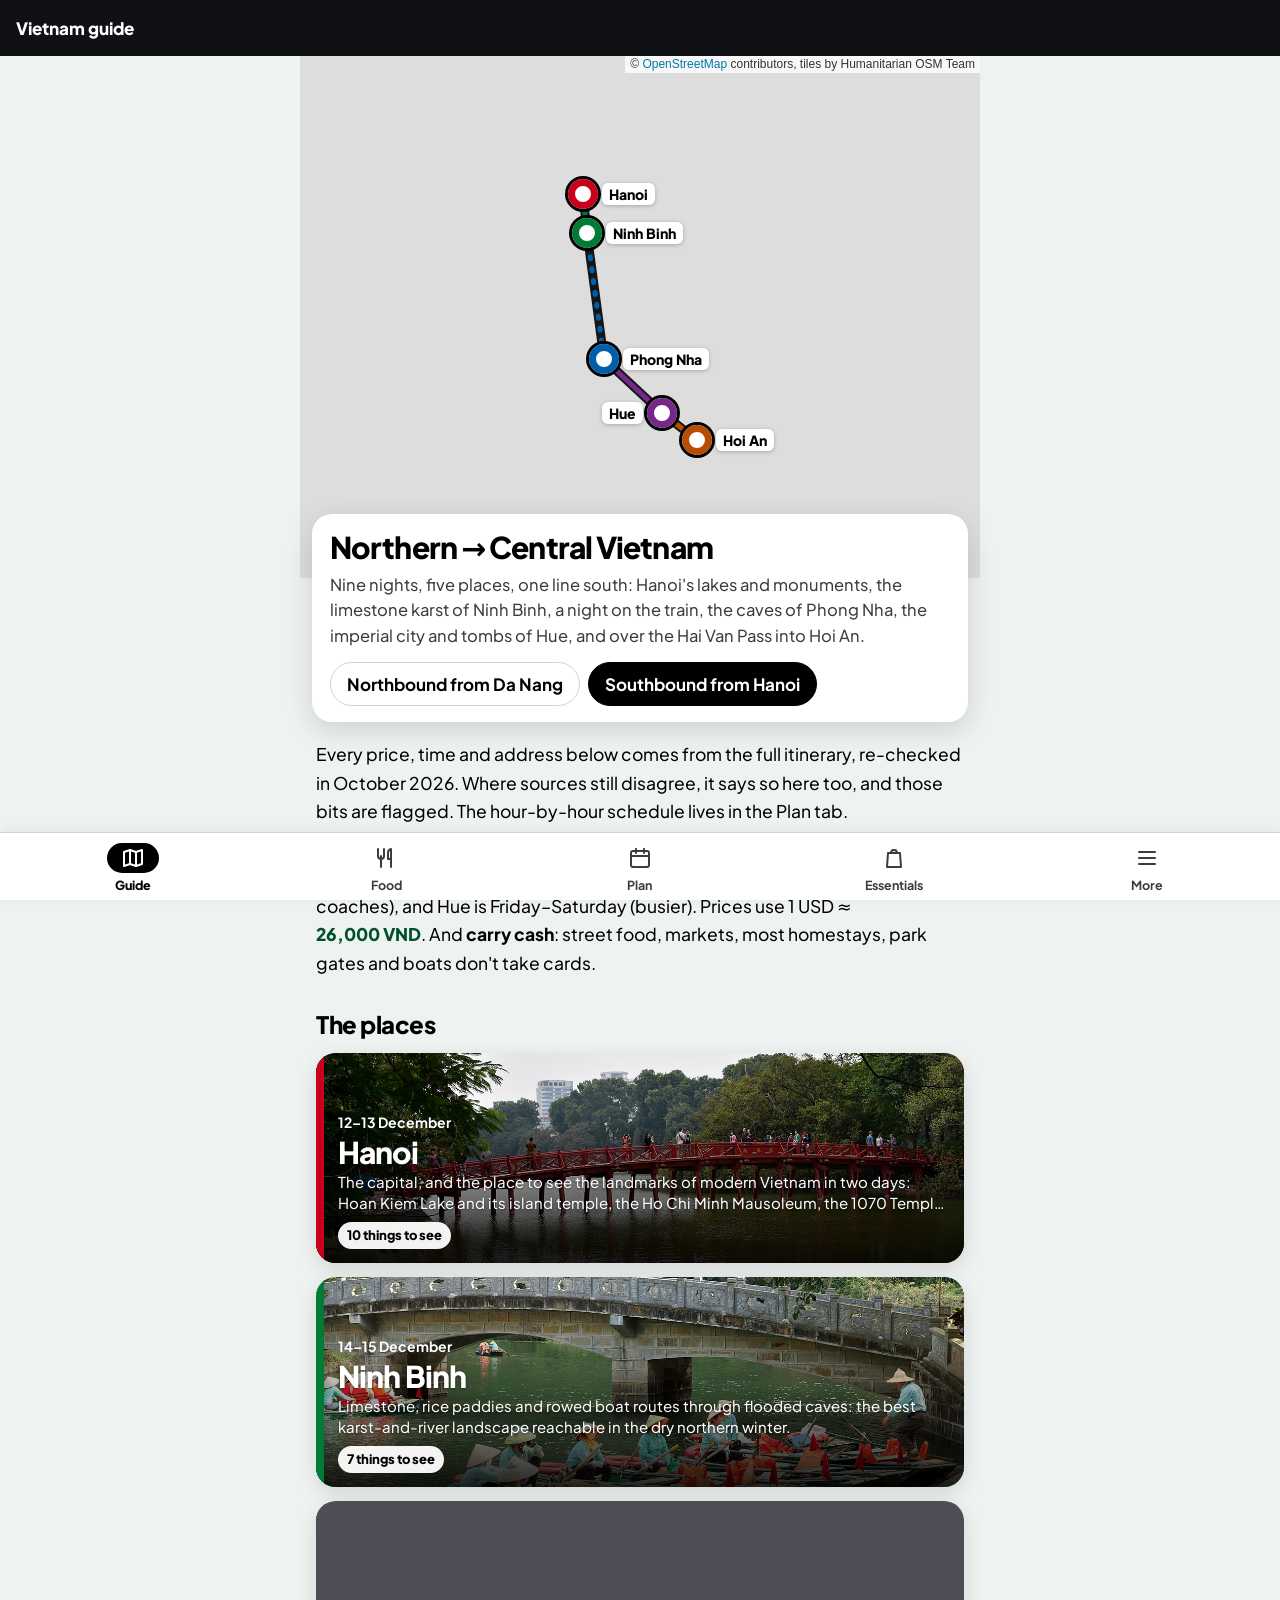
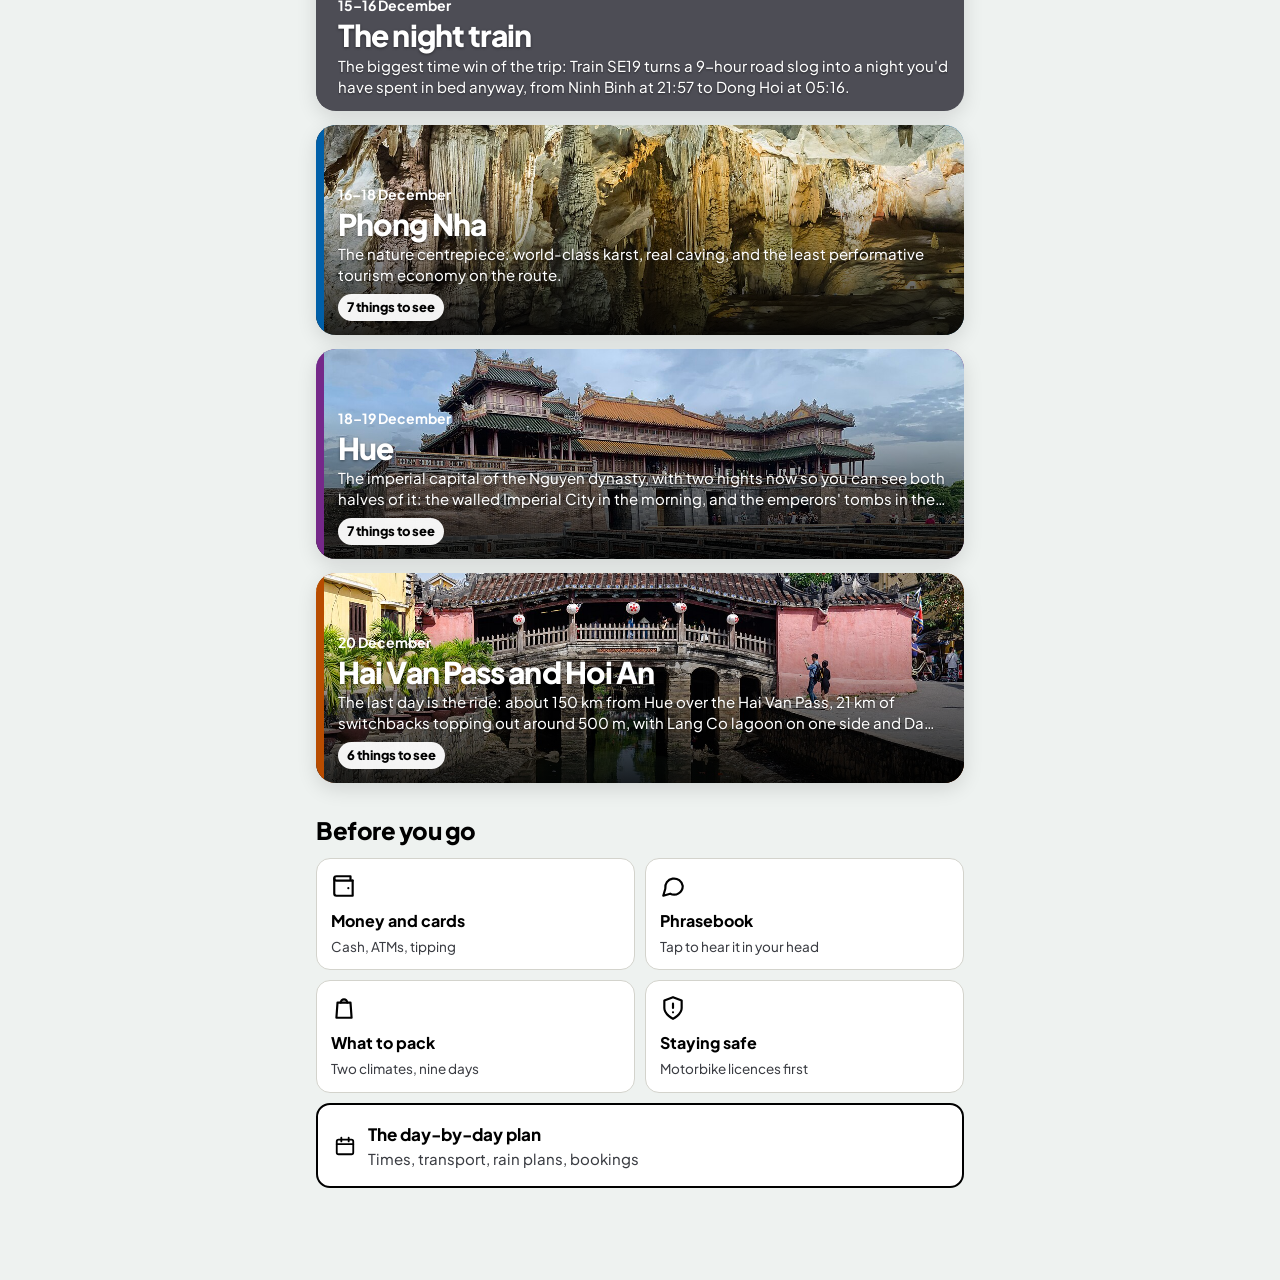
==== southbound.html @ 32495c7e "Replace the Ha Long version with the southbound route Co-Authored-By: Claude Opus 5.5 <noreply@anthr" ====
<!doctype html>
<html lang="en">
<head>
<meta charset="utf-8">
<meta name="viewport" content="width=device-width, initial-scale=1, viewport-fit=cover">
<meta name="robots" content="noindex, nofollow">
<meta name="color-scheme" content="light dark">
<meta name="theme-color" content="#111114">
<title>Vietnam 12–21 Dec · Southbound</title>
<link rel="manifest" href="manifest.webmanifest">
<link rel="icon" type="image/png" href="img/icons/icon-192.png">
<link rel="apple-touch-icon" href="img/icons/icon-180.png">
<link rel="stylesheet" href="css/app.css">
<link rel="stylesheet" href="css/guide.css">
</head>
<body>
<a class="skip" href="#view">Skip to content</a>
<header class="topbar" id="topbar">
  <a class="topbar-title" id="topbar-title" href="#/guide">Trip</a>
  <button class="rain-toggle" id="rain-toggle" type="button" aria-pressed="false">
    <svg viewBox="0 0 24 24" aria-hidden="true"><path d="M3 12a9 9 0 0 1 18 0z"/><path d="M12 12v6a2 2 0 0 1-4 0"/><path d="M12 3V2"/></svg>
    <span id="rain-toggle-label">Rain plan off</span>
  </button>
</header>
<main id="view" tabindex="-1"><p class="loading">Loading…</p></main>
<nav class="tabbar" aria-label="Sections">
  <a href="#/guide" data-tab="guide"><svg viewBox="0 0 24 24" aria-hidden="true"><path d="M9 4 3 6v14l6-2 6 2 6-2V4l-6 2z"/><path d="M9 4v14M15 6v14"/></svg>Guide</a>
  <a href="#/food" data-tab="food"><svg viewBox="0 0 24 24" aria-hidden="true"><path d="M4 3v7a3 3 0 0 0 6 0V3M7 10v11M17 21V3a4 4 0 0 0-3 4v6h3"/></svg>Food</a>
  <a href="#/plan" data-tab="plan"><svg viewBox="0 0 24 24" aria-hidden="true"><rect x="3" y="5" width="18" height="16" rx="2"/><path d="M3 10h18M8 3v4M16 3v4"/></svg>Plan</a>
  <a href="#/essentials" data-tab="essentials"><svg viewBox="0 0 24 24" aria-hidden="true"><path d="M6 7h12l1 14H5z"/><path d="M9 7a3 3 0 0 1 6 0"/></svg>Essentials</a>
  <a href="#/more" data-tab="more"><svg viewBox="0 0 24 24" aria-hidden="true"><path d="M4 6h16M4 12h16M4 18h16"/></svg>More</a>
</nav>
<div class="toast" id="toast" role="status" hidden></div>
<noscript><p class="loading">This itinerary needs JavaScript to display.</p></noscript>
<script src="data/trip-southbound.js"></script>
<script src="js/app.js"></script>
</body>
</html>
---- css/app.css ----
/* Transit-map styling, inclusive-design contrast (7:1 body text), mobile first.
   Motion: only 120ms colour changes on press, and none at all under reduced motion.
   Plus Jakarta Sans is served from /fonts (OFL-1.1) so it works offline. */

@font-face {
  font-family: "Jakarta"; font-style: normal; font-display: swap; font-weight: 200 800;
  src: url(../fonts/plus-jakarta-sans-vietnamese-wght-normal.woff2) format("woff2-variations");
  unicode-range: U+0102-0103, U+0110-0111, U+0128-0129, U+0168-0169, U+01A0-01A1, U+01AF-01B0, U+0300-0301, U+0303-0304, U+0308-0309, U+0323, U+0329, U+1EA0-1EF9, U+20AB;
}
@font-face {
  font-family: "Jakarta"; font-style: normal; font-display: swap; font-weight: 200 800;
  src: url(../fonts/plus-jakarta-sans-latin-ext-wght-normal.woff2) format("woff2-variations");
  unicode-range: U+0100-02BA, U+02BD-02C5, U+02C7-02CC, U+02CE-02D7, U+02DD-02FF, U+0304, U+0308, U+0329, U+1D00-1DBF, U+1E00-1E9F, U+1EF2-1EFF, U+2020, U+20A0-20AB, U+20AD-20C0, U+2113, U+2C60-2C7F, U+A720-A7FF;
}
@font-face {
  font-family: "Jakarta"; font-style: normal; font-display: swap; font-weight: 200 800;
  src: url(../fonts/plus-jakarta-sans-latin-wght-normal.woff2) format("woff2-variations");
  unicode-range: U+0000-00FF, U+0131, U+0152-0153, U+02BB-02BC, U+02C6, U+02DA, U+02DC, U+0304, U+0308, U+0329, U+2000-206F, U+20AC, U+2122, U+2191, U+2193, U+2212, U+2215, U+FEFF, U+FFFD;
}

:root {
  --bg: #f4f4f0;
  --surface: #ffffff;
  --surface-2: #ebebe6;
  --ink: #101114;
  --ink-2: #3a3c42;
  --rule: #d3d3cc;
  --focus: #0050c8;
  --link: #0044aa;
  --press: rgba(16, 17, 20, 0.08);

  --warn-bg: #fff0b3;
  --warn-ink: #3f2b00;
  --warn-line: #c78f00;
  --hedge-bg: #fff5cc;

  --risk-bg: #fde6e9;
  --risk-ink: #6e0014;
  --risk-line: #c4001f;

  --rain: #0a3a8c;
  --rain-ink: #ffffff;
  --rain-bg: #e4ecfb;
  --rain-hatch: rgba(10, 58, 140, 0.09);

  --money: #00502a;

  --line-0: #c8001b;
  --line-1: #007a37;
  --line-2: #4d4d55;
  --line-3: #005fa8;
  --line-4: #752889;
  --line-5: #b84c00;
  --line-6: #00727a;
  --line-x: #5f5f68;

  --r-sm: 8px;
  --r: 14px;
  --r-lg: 20px;
  --tap: 48px;
  --bar: 56px;
  --tabbar: 68px;
  --shadow: 0 1px 2px rgba(16, 17, 20, 0.06), 0 4px 14px rgba(16, 17, 20, 0.06);
  --font: "Jakarta", system-ui, -apple-system, "Segoe UI", Roboto, "Helvetica Neue", Arial, sans-serif;
  --t: 120ms;
}

@media (prefers-color-scheme: dark) {
  :root:not([data-theme="light"]) {
    --bg: #0e0f11; --surface: #18191c; --surface-2: #24252a; --ink: #f3f3f0; --ink-2: #c4c5ca; --rule: #393a41;
    --focus: #8ab6ff; --link: #93bdff; --press: rgba(255, 255, 255, 0.08);
    --warn-bg: #362800; --warn-ink: #ffe28f; --warn-line: #e0a800; --hedge-bg: #2e2300;
    --risk-bg: #380611; --risk-ink: #ffb8c3; --risk-line: #ff5470;
    --rain: #5b97ff; --rain-ink: #0b0c0e; --rain-bg: #0f1d36; --rain-hatch: rgba(91, 151, 255, 0.12);
    --money: #84e3ab;
    --line-0: #ff5262; --line-1: #34d074; --line-2: #a3a3ab; --line-3: #52acff; --line-4: #c682e3; --line-5: #ff8d42; --line-6: #2cc9c0; --line-x: #9d9da6;
    --shadow: 0 1px 2px rgba(0, 0, 0, 0.5);
  }
}

* { box-sizing: border-box; }
html { -webkit-text-size-adjust: 100%; text-size-adjust: 100%; -webkit-tap-highlight-color: transparent; }
body {
  margin: 0;
  background: var(--bg);
  color: var(--ink);
  font: 450 17px/1.55 var(--font);
  padding-top: calc(var(--bar) + env(safe-area-inset-top));
  padding-bottom: calc(var(--tabbar) + env(safe-area-inset-bottom) + 24px);
  overflow-x: hidden;
}
a { color: var(--link); text-underline-offset: 3px; text-decoration-thickness: 1.5px; }
:focus-visible { outline: 3px solid var(--focus); outline-offset: 2px; border-radius: 4px; }
svg:not(.leaflet-zoom-animated) { width: 22px; height: 22px; fill: none; stroke: currentColor; stroke-width: 2; stroke-linecap: round; stroke-linejoin: round; flex: none; }
.i-sm { width: 18px; height: 18px; }
.i-xs { width: 15px; height: 15px; }
h1, h2, h3 { line-height: 1.15; margin: 0; letter-spacing: -0.015em; }
p { margin: 0 0 10px; }
ul, ol { margin: 0; padding: 0; }
button { font: inherit; color: inherit; }
strong, b { font-weight: 750; }
.skip { position: absolute; left: -9999px; }
.skip:focus { left: 8px; top: 8px; z-index: 99; background: var(--surface); padding: 8px; }
.loading { padding: 24px 16px; }
.muted { color: var(--ink-2); }
.small { font-size: 15px; }
.sr { position: absolute; width: 1px; height: 1px; overflow: hidden; clip: rect(0 0 0 0); white-space: nowrap; }

/* pressed feedback without layout shift */
.btn, .fchip, .place-link, .tabbar a, .menu a, .stop, .phrase, .meal-row, .rain-toggle, .switch,
details > summary, .toolbar a, .toolbar button, .chip.risk {
  transition: background-color var(--t) ease-out, color var(--t) ease-out, border-color var(--t) ease-out;
  cursor: pointer;
}
@media (prefers-reduced-motion: reduce) {
  * { transition: none !important; }
}

/* ---------- top bar ---------- */
.topbar {
  position: fixed; inset: 0 0 auto 0; z-index: 20;
  height: calc(var(--bar) + env(safe-area-inset-top));
  padding: env(safe-area-inset-top) max(12px, env(safe-area-inset-right)) 0 max(16px, env(safe-area-inset-left));
  display: flex; align-items: center; gap: 10px;
  background: #101114; color: #ffffff;
}
.topbar-title {
  color: inherit; text-decoration: none; font-weight: 800; font-size: 17px;
  flex: 1; min-width: 0; white-space: nowrap; overflow: hidden; text-overflow: ellipsis;
}
.rain-toggle {
  display: inline-flex; align-items: center; gap: 8px;
  min-height: 44px; padding: 0 16px 0 12px; border-radius: 999px;
  border: 2px solid rgba(255, 255, 255, 0.55); background: transparent; color: inherit;
  font-weight: 750; font-size: 15px; white-space: nowrap;
}
.rain-toggle:active { background: rgba(255, 255, 255, 0.14); }
.rain-toggle[aria-pressed="true"] { background: #ffffff; border-color: #ffffff; color: #0a3a8c; }
body.rain-global .topbar { background: #0a3a8c; }

/* ---------- tab bar ---------- */
.tabbar {
  position: fixed; inset: auto 0 0 0; z-index: 20;
  display: grid; grid-template-columns: repeat(5, 1fr);
  height: calc(var(--tabbar) + env(safe-area-inset-bottom));
  padding: 6px max(6px, env(safe-area-inset-right)) env(safe-area-inset-bottom) max(6px, env(safe-area-inset-left));
  background: var(--surface); border-top: 1px solid var(--rule);
  box-shadow: 0 -2px 12px rgba(16, 17, 20, 0.06);
}
.tabbar a {
  display: flex; flex-direction: column; align-items: center; justify-content: center; gap: 3px;
  color: var(--ink-2); text-decoration: none; font-size: 12.5px; font-weight: 700; border-radius: var(--r);
}
.tabbar a > svg { width: 24px; height: 24px; padding: 3px 14px; box-sizing: content-box; border-radius: 999px; }
.tabbar a[aria-current="page"] { color: var(--ink); font-weight: 800; }
.tabbar a[aria-current="page"] > svg { background: var(--ink); color: var(--surface); }
.tabbar a:active > svg { background: var(--press); }

/* ---------- layout ---------- */
main { display: block; max-width: 680px; margin: 0 auto; padding: 16px max(16px, env(safe-area-inset-left)) 0; }
main:focus { outline: none; }
.view-title { font-size: 30px; font-weight: 800; margin: 8px 0 16px; letter-spacing: -0.025em; }
.section-title { font-size: 21px; font-weight: 800; margin: 32px 0 12px; }
.card {
  background: var(--surface); border-radius: var(--r); padding: 16px; margin: 0 0 12px;
  box-shadow: var(--shadow); border: 1px solid var(--rule);
}
.card > :last-child { margin-bottom: 0; }
.card-label {
  display: flex; align-items: center; gap: 8px;
  font-size: 12.5px; font-weight: 800; letter-spacing: 0.08em; text-transform: uppercase; color: var(--ink-2); margin: 0 0 8px;
}
.btn {
  display: inline-flex; align-items: center; justify-content: center; gap: 8px;
  min-height: var(--tap); padding: 0 18px; border-radius: var(--r);
  border: 2px solid var(--ink); background: var(--surface); color: var(--ink);
  font-weight: 750; text-decoration: none;
}
.btn:active { background: var(--surface-2); }
.btn.primary { background: var(--ink); color: var(--surface); }
.btn.primary:active { background: var(--ink-2); }
.btn.block { display: flex; width: 100%; }
.btn.small { min-height: 44px; font-size: 15px; padding: 0 14px; }
.row { display: flex; gap: 8px; align-items: center; flex-wrap: wrap; }
.spacer { flex: 1; }

/* ---------- pills / chips ---------- */
.line-chip {
  display: inline-flex; align-items: center; gap: 6px;
  padding: 4px 11px 4px 8px; border-radius: 999px; font-size: 13.5px; font-weight: 800;
  color: #fff; background: var(--line, var(--line-x));
}
.line-chip::before { content: ""; width: 9px; height: 9px; border-radius: 50%; background: #fff; box-shadow: 0 0 0 2px rgba(0,0,0,.15); }
.pill {
  display: inline-flex; align-items: center; gap: 5px; padding: 3px 10px; border-radius: 999px;
  font-size: 12.5px; font-weight: 800; letter-spacing: 0.04em; text-transform: uppercase;
  background: var(--surface-2); color: var(--ink);
}
.pill.live { background: var(--ink); color: var(--surface); }
.count {
  display: inline-flex; align-items: center; justify-content: center; min-width: 26px; height: 24px; padding: 0 8px;
  border-radius: 999px; background: var(--surface-2); color: var(--ink); font-size: 13px; font-weight: 800;
}
.chips { display: flex; flex-wrap: wrap; gap: 6px; margin-top: 8px; }
.chip {
  display: inline-flex; align-items: center; gap: 5px; min-height: 28px; padding: 3px 10px 3px 8px;
  border-radius: var(--r-sm); font-size: 13.5px; font-weight: 750; line-height: 1.2;
}
.chip svg { width: 15px; height: 15px; }
.chip.warn { background: var(--warn-bg); color: var(--warn-ink); box-shadow: inset 0 0 0 1.5px var(--warn-line); }
.chip.hedge { background: var(--hedge-bg); color: var(--warn-ink); box-shadow: inset 0 0 0 1.5px var(--warn-line); border-style: dashed; }
.chip.risk { background: var(--risk-bg); color: var(--risk-ink); box-shadow: inset 0 0 0 1.5px var(--risk-line); text-decoration: none; }
.chip.rain { background: var(--rain); color: var(--rain-ink); text-decoration: none; }
.chip.plain { background: var(--surface-2); color: var(--ink); }

/* ---------- hero (day header) ---------- */
.hero {
  position: relative; overflow: hidden; border-radius: var(--r-lg); margin: 0 0 6px;
  min-height: 210px; display: flex; flex-direction: column; justify-content: flex-end;
  padding: 18px 18px 16px; color: #fff; background: var(--line, var(--line-x));
  isolation: isolate;
}
.hero img { position: absolute; inset: 0; width: 100%; height: 100%; object-fit: cover; z-index: -2; }
.hero.has-photo::before {
  content: ""; position: absolute; inset: 0; z-index: -1;
  background: linear-gradient(180deg, rgba(0,0,0,0.30) 0%, rgba(0,0,0,0.55) 40%, rgba(0,0,0,0.86) 100%);
}
.hero.has-photo .hero-kicker, .hero.has-photo .hero-title, .hero.has-photo .hero-theme { text-shadow: 0 1px 3px rgba(0,0,0,0.6); }
.hero.has-photo::after { content: ""; position: absolute; left: 0; top: 0; bottom: 0; width: 8px; background: var(--line, var(--line-x)); }
.hero-num {
  position: absolute; right: 14px; top: 8px; font-size: 76px; font-weight: 800; line-height: 1;
  letter-spacing: -0.05em; color: rgba(255,255,255,0.24); font-variant-numeric: tabular-nums; pointer-events: none;
}
.hero { padding-top: 92px; }
.hero-kicker { font-size: 13px; font-weight: 800; letter-spacing: 0.09em; text-transform: uppercase; }
.hero-title { font-size: 30px; font-weight: 800; letter-spacing: -0.025em; margin: 4px 0 6px; line-height: 1.1; text-wrap: balance; }
.hero-theme { font-size: 17px; font-style: italic; font-weight: 500; margin: 0; max-width: 34ch; }
.hero-meta { display: flex; gap: 6px; flex-wrap: wrap; margin-top: 12px; }
.hero-meta .line-chip { background: rgba(255,255,255,0.18); box-shadow: inset 0 0 0 1.5px rgba(255,255,255,0.7); }
.hero-meta .chip.plain { background: rgba(255,255,255,0.92); color: #101114; }
.hero-credit { font-size: 12px; color: var(--ink-2); margin: 0 4px 14px; overflow-wrap: anywhere; }
.hero-credit a { color: inherit; }

/* ---------- today ---------- */
.outside-note {
  display: flex; gap: 10px; align-items: flex-start; font-size: 15px; background: var(--surface-2);
  border-radius: var(--r); padding: 10px 14px; margin: 0 0 12px;
}
.outside-note svg { margin-top: 2px; }
.today-day { font-size: 13px; font-weight: 800; text-transform: uppercase; letter-spacing: 0.08em; color: var(--ink-2); }
.today-date { font-size: 32px; font-weight: 800; letter-spacing: -0.02em; margin: 2px 0 6px; }
.today-theme { font-size: 18px; font-style: italic; margin: 0; }
.big-time { font-size: 44px; font-weight: 800; line-height: 1; font-variant-numeric: tabular-nums; letter-spacing: -0.03em; }
.next-head { display: flex; align-items: center; justify-content: space-between; gap: 10px; margin: 0 0 10px; }
.next-route { display: flex; align-items: center; gap: 8px; flex-wrap: wrap; font-size: 22px; font-weight: 800; letter-spacing: -0.015em; margin: 8px 0 4px; }
.next-route svg { color: var(--ink-2); }
.next-title { font-size: 18px; font-weight: 650; margin: 6px 0 4px; }
.next-sub { font-size: 15px; color: var(--ink-2); margin: 0; }
.toolbar {
  display: flex; gap: 0; margin: 14px -16px -16px; border-top: 1px solid var(--rule);
  border-radius: 0 0 var(--r) var(--r); overflow: hidden; background: var(--surface-2);
}
.toolbar a, .toolbar button {
  flex: 1; display: inline-flex; align-items: center; justify-content: center; gap: 7px; min-height: 52px;
  padding: 0 8px; color: var(--ink); text-decoration: none; font-weight: 750; font-size: 15px; background: transparent; border: 0;
}
.toolbar > * + * { border-left: 1px solid var(--rule); }
.card > .toolbar:last-child { margin-bottom: -16px; }
.toolbar a:active, .toolbar button:active { background: var(--press); }
.meal-row {
  display: grid; grid-template-columns: 40px 58px 1fr; gap: 2px 10px; align-items: center;
  padding: 10px 0; border-top: 1px solid var(--rule); color: inherit; text-decoration: none;
}
.meal-row:first-of-type { border-top: 0; padding-top: 0; }
.meal-row:active { background: var(--press); }
.meal-ic { width: 40px; height: 40px; border-radius: 50%; background: var(--surface-2); display: flex; align-items: center; justify-content: center; }
.meal-time { font-weight: 800; font-variant-numeric: tabular-nums; }
.meal-label { font-size: 12px; font-weight: 800; text-transform: uppercase; letter-spacing: 0.06em; color: var(--ink-2); }
.meal-name { font-weight: 700; line-height: 1.3; }
.stay-name { display: flex; align-items: center; gap: 8px; font-size: 18px; font-weight: 800; line-height: 1.3; margin: 4px 0; }

/* ---------- day view ---------- */
.day-nav { display: grid; grid-template-columns: 1fr 1fr; gap: 10px; margin: 24px 0 0; }
.day-nav .btn { width: 100%; }
.day-rain { display: flex; align-items: center; gap: 12px; margin: 14px 0 16px; }
.switch {
  display: inline-flex; align-items: center; gap: 12px; min-height: var(--tap); padding: 0 18px 0 10px;
  border-radius: 999px; border: 2px solid var(--rain); background: var(--surface); color: var(--rain);
  font-weight: 800;
}
.switch .knob { width: 44px; height: 26px; border-radius: 13px; background: var(--surface-2); position: relative; box-shadow: inset 0 0 0 2px var(--rain); }
.switch .knob::after { content: ""; position: absolute; top: 4px; left: 4px; width: 18px; height: 18px; border-radius: 50%; background: var(--rain); }
.switch[aria-pressed="true"] { background: var(--rain); color: var(--rain-ink); }
.switch[aria-pressed="true"] .knob { background: var(--rain-ink); box-shadow: none; }
.switch[aria-pressed="true"] .knob::after { left: auto; right: 4px; }

.secs { background: var(--surface); border-radius: var(--r-lg); border: 1px solid var(--rule); box-shadow: var(--shadow); overflow: hidden; }
details.sec { border-top: 1px solid var(--rule); }
details.sec:first-child { border-top: 0; }
details.sec > summary {
  list-style: none; min-height: 72px; padding: 14px 52px 14px 16px; position: relative;
  display: grid; grid-template-columns: 40px 1fr; column-gap: 12px; align-items: center;
}
details.sec > summary:active { background: var(--press); }
details.sec > summary::-webkit-details-marker { display: none; }
details.sec > summary::after {
  content: ""; position: absolute; right: 18px; top: 50%; width: 10px; height: 10px; margin-top: -7px;
  border-right: 2.5px solid var(--ink-2); border-bottom: 2.5px solid var(--ink-2); transform: rotate(45deg);
}
details.sec[open] > summary::after { transform: rotate(225deg); margin-top: -2px; }
.sec-ic {
  grid-row: span 2; width: 40px; height: 40px; border-radius: 12px; display: flex; align-items: center; justify-content: center;
  background: var(--surface-2); color: var(--ink);
}
.sec-name { font-size: 19px; font-weight: 800; display: flex; gap: 8px; align-items: center; flex-wrap: wrap; line-height: 1.2; }
.sec-sum { font-size: 14.5px; color: var(--ink-2); display: -webkit-box; -webkit-line-clamp: 2; -webkit-box-orient: vertical; overflow: hidden; line-height: 1.4; margin-top: 2px; }
.sec-body { padding: 4px 16px 20px; }
.sec-count { font-size: 13px; font-weight: 800; color: var(--ink-2); }
/* single sections outside the grouped list (route/money/reference) */
main > details.sec, .nodes + details.sec, .sec-solo {
  background: var(--surface); border: 1px solid var(--rule); border-radius: var(--r); margin: 0 0 10px; box-shadow: var(--shadow);
}
main > details.sec > summary { grid-template-columns: 1fr; }

details.sec.rain { background-color: var(--rain-bg); background-image: repeating-linear-gradient(135deg, var(--rain-hatch) 0 10px, transparent 10px 20px); }
details.sec.rain .sec-ic { background: var(--rain); color: var(--rain-ink); }
details.sec.rain > summary .sec-name { color: var(--rain); }
.rain-badge {
  display: inline-flex; align-items: center; gap: 4px; font-size: 11.5px; font-weight: 800; letter-spacing: 0.08em; text-transform: uppercase;
  background: var(--rain); color: var(--rain-ink); padding: 3px 8px; border-radius: 6px;
}
details.sec.dry-hidden .sec-ic { opacity: 0.55; }
details.sec.dry-hidden > summary .sec-name { color: var(--ink-2); }

.sub-heading { font-size: 14px; font-weight: 800; margin: 22px 0 10px; text-transform: uppercase; letter-spacing: 0.06em; color: var(--ink-2); }

/* ---------- timeline ---------- */
.tl { list-style: none; margin: 4px 0 0; padding: 0; position: relative; }
.tl > li { display: grid; grid-template-columns: 54px 40px 1fr; column-gap: 10px; position: relative; }
.tl > li::before {
  content: ""; position: absolute; left: 81px; top: 0; bottom: 0; width: 5px; border-radius: 3px; background: var(--line, var(--ink));
}
.tl > li:first-child::before { top: 20px; }
.tl > li:last-child::before { bottom: auto; height: 20px; }
.tl > li:only-child::before { display: none; }
.tl-time { font-weight: 800; font-variant-numeric: tabular-nums; font-size: 15.5px; padding-top: 10px; text-align: right; line-height: 1.15; }
.tl-time .end { display: block; font-weight: 600; color: var(--ink-2); font-size: 13.5px; margin-top: 2px; }
.tl-node {
  position: relative; z-index: 1; width: 40px; height: 40px; border-radius: 50%;
  background: var(--surface); box-shadow: inset 0 0 0 3.5px var(--line, var(--ink));
  display: flex; align-items: center; justify-content: center; color: var(--ink);
}
.tl-node svg { width: 19px; height: 19px; }
.tl > li.untimed .tl-node { transform: scale(0.8); }
.tl-body { min-width: 0; padding: 4px 0 18px; }
.tl.rain-tl { --line: var(--rain); }
.tl.rain-tl .tl-node { color: var(--rain); }

.it > summary, .it-static { list-style: none; padding: 4px 0; display: block; min-height: 40px; border-radius: var(--r-sm); }
.it-static { cursor: default; }
.it > summary::-webkit-details-marker { display: none; }
.it > summary:active { background: var(--press); }
.it-title { font-weight: 700; font-size: 17px; line-height: 1.35; }
.it > summary .it-title::after {
  content: ""; display: inline-block; width: 7px; height: 7px; margin: 0 0 2px 8px;
  border-right: 2px solid var(--ink-2); border-bottom: 2px solid var(--ink-2); transform: rotate(-45deg);
}
.it[open] > summary .it-title::after { transform: rotate(45deg); margin-bottom: 4px; }
.it-more { padding: 8px 0 4px; color: var(--ink); }
.it-more > p { margin-bottom: 10px; }

.places { display: flex; flex-wrap: wrap; gap: 8px; margin: 10px 0 4px; }
.place-link {
  display: inline-flex; align-items: center; gap: 6px; min-height: 44px; padding: 6px 14px 6px 10px;
  border-radius: 999px; border: 1.5px solid var(--ink); color: var(--ink); text-decoration: none; font-weight: 700; font-size: 14.5px;
  max-width: 100%; background: var(--surface);
}
.place-link:active { background: var(--surface-2); }
.place-link span { overflow: hidden; text-overflow: ellipsis; white-space: nowrap; }
.place-link svg { width: 17px; height: 17px; }

.flag {
  display: block; border-left: 5px solid var(--warn-line); background: var(--warn-bg); color: var(--warn-ink);
  padding: 12px 14px; border-radius: 0 var(--r) var(--r) 0; margin: 12px 0; font-size: 15.5px;
}
.flag-title { font-weight: 800; display: flex; gap: 6px; align-items: flex-start; margin-bottom: 6px; }
.flag-title svg { width: 18px; height: 18px; margin-top: 2px; }
.flag a { color: inherit; }
.risk-link {
  display: flex; align-items: center; gap: 10px; border-left: 5px solid var(--risk-line); background: var(--risk-bg); color: var(--risk-ink);
  padding: 12px 14px; border-radius: 0 var(--r) var(--r) 0; margin: 12px 0; font-weight: 800; text-decoration: none; min-height: 48px;
}

em.hedge, span.hedge { background: var(--hedge-bg); color: var(--warn-ink); box-shadow: inset 0 -2px 0 var(--warn-line); font-style: italic; padding: 0 2px; border-radius: 2px; }
.money { font-weight: 800; color: var(--money); white-space: nowrap; }

/* legs (section 2 table rows) */
.legs { margin: 4px 0 16px; display: grid; gap: 10px; }
.leg {
  display: grid; grid-template-columns: auto 1fr; gap: 4px 12px; align-items: baseline;
  border: 1px solid var(--rule); border-radius: var(--r); padding: 12px 14px; background: var(--bg);
}
.leg-mode { grid-column: 1 / -1; display: flex; align-items: center; gap: 6px; font-size: 12.5px; font-weight: 800; text-transform: uppercase; letter-spacing: 0.05em; color: var(--ink-2); }
.leg-route { grid-column: 1 / -1; font-weight: 800; font-size: 17px; margin-bottom: 4px; }
.leg-k { font-size: 13.5px; color: var(--ink-2); }
.leg-v { font-weight: 700; font-variant-numeric: tabular-nums; }

/* accommodation */
.opt { border: 1px solid var(--rule); border-radius: var(--r); padding: 14px; margin: 0 0 10px; background: var(--bg); }
.opt.booked { border: 2px solid var(--ink); box-shadow: inset 6px 0 0 var(--line, var(--ink)); background: var(--surface); }
.opt-name { font-size: 18px; font-weight: 800; margin: 0 0 6px; display: flex; gap: 8px; align-items: flex-start; }
.opt-num { flex: none; display: inline-flex; align-items: center; justify-content: center; width: 26px; height: 26px; border-radius: 50%; background: var(--ink); color: var(--surface); font-size: 14px; font-weight: 800; margin-top: 1px; }
.booked-mark { display: inline-flex; align-items: center; gap: 6px; font-size: 12.5px; font-weight: 800; text-transform: uppercase; letter-spacing: 0.06em; margin-bottom: 6px; }

/* photos */
.photos { display: flex; gap: 10px; overflow-x: auto; padding: 4px 0 12px; margin: 0 0 6px; scroll-snap-type: x mandatory; }
.photo { flex: 0 0 200px; margin: 0; scroll-snap-align: start; }
.photo-frame {
  width: 200px; height: 136px; border-radius: var(--r); overflow: hidden; background: var(--surface-2);
  display: flex; flex-direction: column; gap: 4px; align-items: center; justify-content: center; text-align: center; padding: 8px;
  border: 1.5px dashed var(--rule); color: var(--ink-2); font-size: 13px;
}
.photo-frame img { width: 100%; height: 100%; object-fit: cover; display: block; }
.photo-frame.has-img { padding: 0; border: 0; }
.photo figcaption { font-size: 14px; font-weight: 700; margin-top: 6px; line-height: 1.3; }
.photo .credit { display: block; font-weight: 400; font-size: 12px; color: var(--ink-2); overflow-wrap: anywhere; }

/* ---------- route ---------- */
.route { list-style: none; margin: 8px 0 0; padding: 0; }
.route > li { position: relative; padding-left: 56px; }
.route > li::before { content: ""; position: absolute; left: 19px; top: 0; bottom: 0; width: 10px; border-radius: 5px; background: var(--line, var(--ink)); }
.route > li.leg-li::before { background: repeating-linear-gradient(180deg, var(--ink-2) 0 8px, transparent 8px 14px); width: 4px; left: 22px; border-radius: 0; }
.route > li:first-child::before { top: 24px; }
.route > li:last-child::before { bottom: auto; height: 24px; }
.stop {
  display: block; color: inherit; text-decoration: none; padding: 14px 16px; margin: 6px 0; min-height: 64px;
  background: var(--surface); border: 1px solid var(--rule); border-radius: var(--r); box-shadow: var(--shadow);
}
.stop:active { background: var(--surface-2); }
.stop::before {
  content: ""; position: absolute; left: 8px; top: 22px; width: 32px; height: 32px; border-radius: 50%;
  background: var(--surface); box-shadow: inset 0 0 0 7px var(--line, var(--ink)); z-index: 1;
}
.stop.interchange::before { width: 36px; height: 36px; left: 6px; top: 20px; box-shadow: inset 0 0 0 4px var(--ink), inset 0 0 0 9px var(--line, var(--ink)); }
.stop.today-stop { border: 2px solid var(--ink); }
.stop-day { display: flex; align-items: center; gap: 8px; font-size: 13px; font-weight: 800; text-transform: uppercase; letter-spacing: 0.06em; color: var(--ink-2); }
.stop-name { font-size: 22px; font-weight: 800; line-height: 1.15; margin: 3px 0 3px; letter-spacing: -0.015em; }
.stop-theme { font-style: italic; color: var(--ink-2); }
.stop-meta { margin-top: 8px; display: flex; gap: 6px; flex-wrap: wrap; align-items: center; }
.leg-li { padding-top: 2px; padding-bottom: 2px; }
.route-leg { font-size: 15px; padding: 8px 0; }
.route-leg b { font-weight: 800; }
.route-leg .mode { display: inline-flex; align-items: center; gap: 4px; font-size: 12px; font-weight: 800; letter-spacing: 0.05em; text-transform: uppercase; background: var(--surface-2); padding: 3px 8px; border-radius: 6px; margin-right: 4px; }
.route-leg .mode svg { width: 14px; height: 14px; }
.route-leg.local { color: var(--ink-2); }

/* ---------- food ---------- */
.filters { display: grid; gap: 8px; margin: 0 -16px 16px; padding: 0 16px; }
.filter-row { display: flex; gap: 8px; overflow-x: auto; padding: 2px 0 4px; scrollbar-width: none; }
.filter-row::-webkit-scrollbar { display: none; }
.fchip {
  flex: none; display: inline-flex; align-items: center; gap: 6px; min-height: 44px; padding: 0 16px; border-radius: 999px;
  border: 1.5px solid var(--rule); background: var(--surface); color: var(--ink); font-weight: 700; white-space: nowrap; text-decoration: none;
}
.fchip:active { background: var(--surface-2); }
.fchip[aria-pressed="true"] { background: var(--ink); border-color: var(--ink); color: var(--surface); }
.fchip.base::before { content: ""; width: 10px; height: 10px; border-radius: 50%; background: var(--line, var(--ink)); }
.fchip.base[aria-pressed="true"] { background: var(--line, var(--ink)); border-color: var(--line, var(--ink)); color: #fff; }
.fchip.base[aria-pressed="true"]::before { background: #fff; }
.food-card {
  background: var(--surface); border: 1px solid var(--rule); border-radius: var(--r); padding: 14px 16px 12px; margin: 0 0 12px;
  box-shadow: var(--shadow); position: relative; overflow: hidden;
}
.food-card::before { content: ""; position: absolute; left: 0; top: 0; bottom: 0; width: 6px; background: var(--line, var(--ink)); }
.food-meta { display: flex; align-items: center; gap: 6px; flex-wrap: wrap; font-size: 12.5px; font-weight: 800; color: var(--ink-2); text-transform: uppercase; letter-spacing: 0.05em; }
.food-heading { font-size: 21px; font-weight: 800; margin: 4px 0 2px; letter-spacing: -0.015em; }
.food-sub { color: var(--ink-2); margin: 0 0 6px; }
.food-place { border-top: 1px solid var(--rule); padding: 10px 0; display: grid; grid-template-columns: minmax(0, 1fr) auto; gap: 4px 10px; align-items: start; }
.food-place-name { font-weight: 800; font-size: 17px; }
.food-place .kv { grid-column: 1 / -1; margin: 2px 0 0; }
.food-place .place-link { grid-column: 2; grid-row: 1; min-height: 40px; padding: 4px 12px 4px 8px; }
.kv { display: grid; grid-template-columns: 64px minmax(0, 1fr); gap: 4px 10px; margin: 8px 0; font-size: 15.5px; }
.kv dt { font-size: 12px; font-weight: 800; text-transform: uppercase; letter-spacing: 0.05em; color: var(--ink-2); padding-top: 3px; }
.kv dd { margin: 0; }
.kv .money { white-space: normal; }
.reason { font-style: italic; margin: 8px 0; padding-left: 12px; border-left: 3px solid var(--rule); }
.as-written > summary { font-weight: 750; min-height: 44px; display: flex; align-items: center; gap: 6px; color: var(--link); list-style: none; }
.as-written > summary::-webkit-details-marker { display: none; }
.empty { padding: 24px; text-align: center; color: var(--ink-2); }

/* ---------- checklist / packing ---------- */
.progress { margin: 0 0 16px; background: var(--surface); border: 1px solid var(--rule); border-radius: var(--r); padding: 14px 16px; box-shadow: var(--shadow); }
.progress-bar { height: 10px; border-radius: 5px; background: var(--surface-2); overflow: hidden; }
.progress-bar > span { display: block; height: 100%; background: var(--ink); border-radius: 5px; }
.progress-text { font-weight: 800; font-size: 20px; margin: 0 0 8px; }
.check { display: grid; grid-template-columns: 44px 1fr; gap: 10px; align-items: start; padding: 14px 0; border-top: 1px solid var(--rule); }
.check input { width: 28px; height: 28px; margin: 2px 8px 0 8px; accent-color: var(--ink); }
.check label { cursor: pointer; display: block; }
.check.done .check-item { text-decoration: line-through; text-decoration-thickness: 2px; color: var(--ink-2); }
.check-item { font-weight: 700; }
.check-why { font-size: 15px; color: var(--ink-2); margin-top: 2px; }
.urgency { display: inline-block; font-size: 11.5px; font-weight: 800; text-transform: uppercase; letter-spacing: 0.06em; padding: 3px 8px; border-radius: 6px; background: var(--surface-2); color: var(--ink); margin: 0 0 5px; }
.urgency.u0, .urgency.u1 { background: var(--risk-line); color: #fff; }
.storage-note { font-size: 15px; background: var(--warn-bg); color: var(--warn-ink); border-radius: var(--r); padding: 10px 14px; margin: 0 0 12px; }

/* ---------- money ---------- */
.budget { background: var(--surface); border: 1px solid var(--rule); border-radius: var(--r); padding: 4px 16px; box-shadow: var(--shadow); }
.budget-row { display: grid; grid-template-columns: 1fr auto; gap: 2px 12px; padding: 12px 0; border-top: 1px solid var(--rule); }
.budget-row:first-child { border-top: 0; }
.budget-row .amt { font-weight: 800; font-size: 20px; font-variant-numeric: tabular-nums; text-align: right; }
.budget-row .note { grid-column: 1 / -1; font-size: 14.5px; color: var(--ink-2); }
.budget-row.total { border-top: 2px solid var(--ink); }
table.simple { width: 100%; border-collapse: collapse; font-size: 15.5px; background: var(--surface); border-radius: var(--r); overflow: hidden; }
table.simple th, table.simple td { text-align: left; padding: 10px 10px; border-bottom: 1px solid var(--rule); vertical-align: top; }
table.simple th { font-size: 12px; text-transform: uppercase; letter-spacing: 0.05em; color: var(--ink-2); background: var(--surface-2); border-bottom: 0; }
table.simple td.num { text-align: right; font-variant-numeric: tabular-nums; white-space: nowrap; }
.nocards { list-style: none; padding: 0; margin: 0; }
.nocards li { display: grid; grid-template-columns: 28px 1fr; gap: 8px; padding: 9px 0; border-top: 1px solid rgba(196, 0, 31, 0.25); font-weight: 700; align-items: start; }
.nocards li:first-child { border-top: 0; }
.nocards svg { color: var(--risk-line); stroke-width: 3; margin-top: 2px; }
.card.danger { background: var(--risk-bg); color: var(--risk-ink); border: 2px solid var(--risk-line); box-shadow: none; }
.card.danger .card-label { color: var(--risk-ink); }

/* generic text nodes */
.nodes > p, .nodes > ul, .nodes > ol, .nodes > table { margin: 0 0 12px; }
.nodes ul, .nodes ol { padding-left: 22px; }
.nodes li { margin: 0 0 8px; }
.lead { font-weight: 800; }

/* ---------- reference ---------- */
.seg { display: flex; gap: 6px; overflow-x: auto; margin: 0 -16px 16px; padding: 2px 16px 4px; scrollbar-width: none; }
.seg::-webkit-scrollbar { display: none; }
.licence-card { background: var(--risk-bg); color: var(--risk-ink); border: 3px solid var(--risk-line); border-radius: var(--r-lg); padding: 18px; margin: 0 0 18px; }
.licence-card h2 { display: flex; gap: 10px; align-items: flex-start; font-size: 22px; font-weight: 800; margin: 0 0 12px; }
.licence-card h2 svg { width: 28px; height: 28px; margin-top: 1px; }
.licence-card a { color: inherit; }
.phrase-group { margin: 0 0 20px; }
.phrases { display: grid; gap: 8px; }
.phrase {
  display: block; width: 100%; text-align: left; border: 1px solid var(--rule); border-radius: var(--r);
  background: var(--surface); padding: 14px 16px; min-height: var(--tap); box-shadow: var(--shadow);
}
.phrase:active { background: var(--surface-2); }
.phrase-vi { font-size: 24px; font-weight: 800; line-height: 1.2; }
.phrase-en { font-size: 15.5px; color: var(--ink-2); margin-top: 2px; }
.phrase-say { display: none; font-size: 28px; font-weight: 800; margin-top: 10px; padding-top: 10px; border-top: 1.5px dashed var(--rule); }
.phrase-say::before { content: "say  "; font-size: 12px; font-weight: 800; letter-spacing: 0.08em; text-transform: uppercase; color: var(--ink-2); vertical-align: middle; }
.phrase[aria-expanded="true"] .phrase-say { display: block; }
.phrase[aria-expanded="true"] { border: 2px solid var(--ink); }

/* ---------- more menu ---------- */
.menu { list-style: none; padding: 0; margin: 0 0 18px; background: var(--surface); border: 1px solid var(--rule); border-radius: var(--r-lg); overflow: hidden; box-shadow: var(--shadow); }
.menu li + li a { border-top: 1px solid var(--rule); }
.menu a { display: flex; align-items: center; gap: 14px; min-height: 68px; padding: 12px 16px; color: var(--ink); text-decoration: none; }
.menu a:active { background: var(--press); }
.menu-ic { width: 40px; height: 40px; border-radius: 12px; background: var(--surface-2); display: flex; align-items: center; justify-content: center; flex: none; }
.menu-name { font-size: 18px; font-weight: 800; display: block; }
.menu-desc { font-size: 14.5px; color: var(--ink-2); display: block; }
.menu a::after { content: ""; margin-left: auto; width: 9px; height: 9px; border-right: 2.5px solid var(--ink-2); border-top: 2.5px solid var(--ink-2); transform: rotate(45deg); flex: none; }
.status-ok { color: var(--money); font-weight: 800; }
.status-bad { color: var(--risk-ink); font-weight: 800; }
.radio-row { display: flex; gap: 8px; flex-wrap: wrap; }

/* ---------- maps ---------- */
.map { height: 320px; border-radius: var(--r); border: 1px solid var(--rule); margin: 6px 0 12px; background: var(--surface-2); }
.place-row { padding: 12px 0; border-top: 1px solid var(--rule); }
.place-row-name { font-weight: 800; }
.place-row .row { margin-top: 8px; }

.toast {
  position: fixed; left: 12px; right: 12px; bottom: calc(var(--tabbar) + env(safe-area-inset-bottom) + 12px); z-index: 30;
  max-width: 656px; margin: 0 auto; background: var(--ink); color: var(--surface); padding: 12px 14px; border-radius: var(--r);
  display: flex; gap: 12px; align-items: center; font-weight: 700; box-shadow: 0 8px 24px rgba(0,0,0,.25);
}
.toast[hidden] { display: none; }
.toast button { background: var(--surface); color: var(--ink); border: 0; border-radius: 10px; min-height: 44px; padding: 0 16px; font-weight: 800; cursor: pointer; }

@media (min-width: 700px) {
  .hero { min-height: 260px; }
  .hero-title { font-size: 36px; }
  .photo { flex-basis: 240px; }
  .photo-frame { width: 240px; height: 160px; }
}
@media (orientation: landscape) and (max-height: 500px) {
  .hero { min-height: 160px; }
  .hero-num { font-size: 80px; }
}

/* ---------- guide ---------- */
.rain-toggle { display: none; }
body.show-rain .rain-toggle { display: inline-flex; }
.guide-hero { min-height: 0; padding-top: 22px; background: #101114; }
.guide-hero .hero-title { font-size: 32px; }
.prose { font-size: 17.5px; line-height: 1.62; max-width: 64ch; }
.lead-prose { font-size: 19px; line-height: 1.6; }
.lead-prose:first-of-type::first-letter { font-weight: 800; }
.today-banner { display: flex; align-items: center; gap: 12px; text-decoration: none; color: var(--ink); }
.today-banner > svg { margin-left: auto; }
.seg.jump { margin-top: 18px; }
.seg.jump .fchip svg { width: 17px; height: 17px; }
.guide-sec { margin: 30px 0 0; scroll-margin-top: 70px; }
.guide-h { display: flex; align-items: center; gap: 12px; font-size: 23px; font-weight: 800; margin: 0 0 12px; padding-bottom: 10px; border-bottom: 2px solid var(--ink); }
.guide-h .sec-ic { width: 38px; height: 38px; border-radius: 11px; display: inline-flex; align-items: center; justify-content: center; background: var(--surface-2); }
.entry { padding: 14px 0 16px; border-bottom: 1px solid var(--rule); }
.entry:last-child { border-bottom: 0; }
.entry-name { font-size: 19px; font-weight: 800; margin: 0 0 6px; letter-spacing: -0.01em; }
.entry .prose { margin-bottom: 6px; }
.entry .places { margin-top: 8px; }
.plan-links { display: grid; grid-template-columns: 1fr 1fr; gap: 10px; }
.plan-link { display: flex; gap: 10px; align-items: flex-start; text-decoration: none; color: var(--ink); margin: 0; }
.plan-link > span { display: flex; flex-direction: column; }
.plan-link:active { background: var(--surface-2); }
---- css/guide.css ----
/* Guide redesign. The route line is the one bold element; everything else stays quiet.
   Loaded after app.css. No entrance animations; colour-only press states. */

:root { --ink: #000000; --bg: #eef2f0; }
@media (prefers-color-scheme: dark) { :root:not([data-theme="light"]) { --ink: #ffffff; --bg: #0c0f0e; } }

/* Sentence-case labels everywhere: no tracked-out capitals. */
.card-label, .today-day, .hero-kicker, .meal-label, .leg-mode, .stop-day, .food-meta, .kv dt, .urgency,
.sub-heading, .booked-mark, .rain-badge, .route-leg .mode, .pill, .menu-desc {
  text-transform: none; letter-spacing: 0;
}
.h2 { font-size: 24px; font-weight: 800; letter-spacing: -0.02em; margin: 34px 0 14px; }

/* ---------- home: the route map ---------- */
main.flush-top { padding-top: 0; }
.home-hero { position: relative; margin: 0 -16px; }
.route-map { height: 58vh; min-height: 340px; max-height: 560px; background: #dfe7e3; }
.home-title {
  position: relative; margin: -64px 12px 0; z-index: 500; background: var(--surface); border-radius: var(--r-lg);
  padding: 18px 18px 16px; box-shadow: 0 8px 28px rgba(0, 0, 0, .14);
}
.home-title h1 { font-size: 30px; font-weight: 800; letter-spacing: -0.03em; line-height: 1.05; margin: 0 0 8px; }
.home-title p { margin: 0; color: var(--ink-2); font-size: 16.5px; }
.home-intro { margin-top: 18px; }
.station-pin span {
  position: absolute; inset: 0; border-radius: 50%; background: #fff; box-shadow: inset 0 0 0 7px var(--line), 0 0 0 3px #000;
}
.station-pin b {
  position: absolute; left: 34px; top: 4px; white-space: nowrap; font: 800 14px/1 var(--font); color: #000;
  background: #fff; padding: 4px 7px; border-radius: 6px; box-shadow: 0 1px 4px rgba(0, 0, 0, .25);
}
.station-pin.left b { left: auto; right: 34px; }
.leaflet-container { font-family: var(--font); }
.leaflet-container a.leaflet-popup-close-button { width: 32px; height: 32px; font-size: 22px; }
.leaflet-popup-content { font-size: 15px; line-height: 1.4; }
.today-banner {
  display: flex; align-items: center; gap: 12px; margin: 16px 0 0; padding: 14px 16px; border-radius: var(--r);
  background: var(--ink); color: var(--surface); text-decoration: none;
}
.today-banner b { display: block; font-size: 17px; }
.today-banner .small { display: block; opacity: .85; }
.today-banner > svg { margin-left: auto; }
.today-banner .pill.live { background: var(--surface); color: var(--ink); }

/* City tiles: photo first, the base's line colour as the left edge. */
.city-stack { display: grid; gap: 14px; }
.city-tile {
  position: relative; display: block; min-height: 210px; border-radius: var(--r-lg); overflow: hidden; text-decoration: none;
  color: #fff; background: var(--line, var(--line-x)); isolation: isolate; box-shadow: 0 6px 20px rgba(0, 0, 0, .12);
}
.city-tile img { position: absolute; inset: 0; width: 100%; height: 100%; object-fit: cover; z-index: -2; }
.city-tile::before { content: ""; position: absolute; inset: 0; z-index: -1; background: linear-gradient(180deg, rgba(0, 0, 0, 0) 25%, rgba(0, 0, 0, .85) 100%); }
.city-tile.no-photo::before { background: none; }
.city-tile::after { content: ""; position: absolute; left: 0; top: 0; bottom: 0; width: 8px; background: var(--line, var(--line-x)); }
.city-tile-text { position: absolute; left: 0; right: 0; bottom: 0; padding: 16px 16px 14px 22px; display: flex; flex-direction: column; gap: 3px; }
.city-tile-when { font-size: 14px; font-weight: 700; }
.city-tile-name { font-size: 30px; font-weight: 800; letter-spacing: -0.03em; line-height: 1.05; text-shadow: 0 1px 3px rgba(0, 0, 0, .45); }
.city-tile-lead { font-size: 15px; line-height: 1.4; display: -webkit-box; -webkit-line-clamp: 2; -webkit-box-orient: vertical; overflow: hidden; text-shadow: 0 1px 2px rgba(0, 0, 0, .5); }
.city-tile-count { align-self: flex-start; margin-top: 6px; font-size: 13px; font-weight: 800; background: rgba(255, 255, 255, .95); color: #000; padding: 3px 9px; border-radius: 999px; }
.city-tile:active { filter: brightness(.92); }

.tool-grid { display: grid; grid-template-columns: 1fr 1fr; gap: 10px; }
.tool-tile {
  display: flex; flex-direction: column; gap: 4px; padding: 14px; border-radius: var(--r); background: var(--surface);
  border: 1px solid var(--rule); color: var(--ink); text-decoration: none; min-height: 110px;
}
.tool-tile svg { width: 26px; height: 26px; margin-bottom: 6px; }
.tool-tile b { font-size: 16px; }
.tool-tile span { font-size: 13.5px; color: var(--ink-2); line-height: 1.3; }
.tool-tile:active { background: var(--surface-2); }
.plan-cta {
  display: flex; align-items: center; gap: 12px; margin-top: 10px; padding: 16px; border-radius: var(--r);
  background: var(--surface); border: 2px solid var(--ink); color: var(--ink); text-decoration: none;
}
.plan-cta b { display: block; font-size: 17px; }
.plan-cta .small { display: block; color: var(--ink-2); }

/* ---------- city page ---------- */
.city-hero {
  position: relative; margin: 0 -16px; height: 46vh; min-height: 280px; max-height: 440px; display: flex; align-items: flex-end;
  color: #fff; background: var(--line, var(--line-x)); isolation: isolate; overflow: hidden;
}
.city-hero img { position: absolute; inset: 0; width: 100%; height: 100%; object-fit: cover; z-index: -2; }
.city-hero::before { content: ""; position: absolute; inset: 0; z-index: -1; background: linear-gradient(180deg, rgba(0, 0, 0, .05) 30%, rgba(0, 0, 0, .8) 100%); }
.city-hero.no-photo { height: auto; min-height: 200px; }
.city-hero.no-photo::before { background: none; }
.city-hero-text { padding: 20px 18px 18px; border-left: 8px solid var(--line, var(--line-x)); }
.city-hero h1 { font-size: 46px; font-weight: 800; letter-spacing: -0.04em; line-height: .98; margin: 0 0 10px; text-shadow: 0 2px 8px rgba(0, 0, 0, .4); text-wrap: balance; }
.city-hero-meta { display: flex; flex-wrap: wrap; gap: 6px; margin: 0; }
.city-hero-meta span { font-size: 13.5px; font-weight: 700; background: rgba(255, 255, 255, .94); color: #000; padding: 4px 10px; border-radius: 999px; }
.city-hero + .hero-credit { margin: 6px 0 0; }

.strip { list-style: none; display: flex; margin: 16px -4px 4px; padding: 0; overflow-x: auto; scrollbar-width: none; }
.strip::-webkit-scrollbar { display: none; }
.strip li { flex: 1 0 auto; position: relative; min-width: 58px; }
.strip li::before { content: ""; position: absolute; top: 15px; left: 0; right: 0; height: 5px; background: var(--line, var(--line-x)); opacity: .4; }
.strip li:first-child::before { left: 50%; }
.strip li:last-child::before { right: 50%; }
.strip a { position: relative; display: flex; flex-direction: column; align-items: center; gap: 4px; padding: 6px 4px; text-decoration: none; color: var(--ink-2); font-size: 12.5px; font-weight: 700; min-height: 48px; }
.strip .dot { width: 20px; height: 20px; border-radius: 50%; background: var(--surface); box-shadow: inset 0 0 0 4px var(--line, var(--line-x)); }
.strip li.here .dot { width: 26px; height: 26px; margin-top: -3px; background: var(--line); box-shadow: 0 0 0 3px var(--ink); }
.strip li.here a { color: var(--ink); font-weight: 800; }

.city-lead p { font-size: 18px; line-height: 1.6; }
.city-lead p:first-child { font-size: 20px; font-weight: 600; letter-spacing: -0.01em; line-height: 1.5; }

.facts { display: grid; grid-template-columns: 1fr 1fr; gap: 10px; margin: 18px 0 6px; }
.fact { background: var(--surface); border-radius: var(--r); padding: 12px 14px; border: 1px solid var(--rule); display: flex; flex-direction: column; gap: 3px; }
.fact:nth-child(3) { grid-column: 1 / -1; }
.fact-ic svg { width: 22px; height: 22px; }
.fact-k { font-size: 13px; font-weight: 800; color: var(--ink-2); }
.fact-v { font-size: 15px; line-height: 1.4; }

.map-block { margin: 24px -16px 0; scroll-margin-top: 60px; }
.city-map { height: 360px; background: #dfe7e3; }
.map-note { display: flex; gap: 6px; align-items: flex-start; font-size: 13px; color: var(--ink-2); margin: 8px 16px 0; }
.city-pin .num, .sight .num {
  display: inline-flex; align-items: center; justify-content: center; width: 30px; height: 30px; border-radius: 50%;
  color: #fff; font: 800 15px/1 var(--font); box-shadow: 0 0 0 3px #fff, 0 2px 6px rgba(0, 0, 0, .35);
}
.city-pin .dotpin { display: flex; align-items: center; justify-content: center; width: 28px; height: 28px; border-radius: 50%; background: #fff; color: #000; box-shadow: 0 0 0 2.5px #000; }
.city-pin .dotpin svg { width: 16px; height: 16px; }

.g-sec { scroll-margin-top: 64px; }
.sights { display: grid; gap: 14px; }
.sight { background: var(--surface); border-radius: var(--r-lg); overflow: hidden; border: 1px solid var(--rule); }
.sight figure { margin: 0; position: relative; }
.sight figure img { display: block; width: 100%; aspect-ratio: 16 / 10; object-fit: cover; }
.sight figcaption { position: absolute; right: 6px; bottom: 6px; font-size: 10.5px; background: rgba(0, 0, 0, .6); color: #fff; padding: 2px 6px; border-radius: 4px; max-width: 80%; }
.sight figcaption a { color: #fff; }
.sight-body { padding: 14px 16px 12px; }
.sight h3 { display: flex; gap: 10px; align-items: center; font-size: 19px; font-weight: 800; margin: 0 0 6px; letter-spacing: -0.01em; }
.sight .num { flex: none; background: var(--line, var(--line-x)); box-shadow: none; width: 28px; height: 28px; font-size: 14px; }
.entry-first { margin: 0 0 4px; font-size: 16.5px; line-height: 1.5; }
details.more > summary { display: inline-flex; align-items: center; min-height: 40px; font-weight: 800; color: var(--link); cursor: pointer; list-style: none; }
details.more > summary::-webkit-details-marker { display: none; }
details.more > summary::after { content: ""; width: 7px; height: 7px; margin-left: 8px; border-right: 2px solid currentColor; border-bottom: 2px solid currentColor; transform: rotate(45deg) translateY(-2px); }
details.more[open] > summary::after { transform: rotate(225deg); }
details.more > p { margin: 2px 0 8px; font-size: 16px; line-height: 1.55; }
details.why > summary { font-size: 14px; min-height: 36px; }

.food-rail { display: flex; gap: 12px; overflow-x: auto; scroll-snap-type: x mandatory; margin: 0 -16px; padding: 4px 16px 10px; }
.food-tile {
  flex: 0 0 82%; max-width: 340px; scroll-snap-align: start; background: var(--surface); border-radius: var(--r-lg);
  border: 1px solid var(--rule); padding: 16px; display: flex; flex-direction: column;
}
.food-tile > svg { width: 26px; height: 26px; margin-bottom: 8px; }
.food-tile h3 { font-size: 19px; font-weight: 800; margin: 0 0 4px; }
.food-price { margin: 0 0 6px; font-weight: 800; color: var(--money); }
.food-tile .places { margin-top: auto; padding-top: 8px; }

.rows { background: var(--surface); border-radius: var(--r-lg); border: 1px solid var(--rule); padding: 4px 14px; }
.row-item { display: grid; grid-template-columns: 34px 1fr; gap: 10px; padding: 12px 0; border-top: 1px solid var(--rule); }
.row-item:first-child { border-top: 0; }
.row-ic { width: 34px; height: 34px; border-radius: 10px; background: var(--surface-2); display: flex; align-items: center; justify-content: center; }
.row-ic svg { width: 18px; height: 18px; }
.row-item h3 { font-size: 17px; font-weight: 800; margin: 4px 0 2px; }

.plan-days { display: flex; align-items: center; flex-wrap: wrap; gap: 8px; margin: 28px 0 0; font-weight: 800; }
.next-city {
  position: relative; display: flex; align-items: flex-end; gap: 12px; min-height: 150px; margin: 18px 0 6px; padding: 16px 18px;
  border-radius: var(--r-lg); overflow: hidden; color: #fff; text-decoration: none; background: var(--line, var(--line-x)); isolation: isolate;
}
.next-city img { position: absolute; inset: 0; width: 100%; height: 100%; object-fit: cover; z-index: -2; }
.next-city::before { content: ""; position: absolute; inset: 0; z-index: -1; background: linear-gradient(90deg, rgba(0, 0, 0, .75), rgba(0, 0, 0, .15)); }
.next-city.no-photo::before { background: none; }
.next-city b { display: block; font-size: 26px; font-weight: 800; letter-spacing: -0.02em; }
.next-city .small { display: block; font-weight: 700; }
.next-city > svg { margin-left: auto; width: 28px; height: 28px; }
.prev-city { text-align: center; margin: 8px 0 0; }

@media (min-width: 700px) {
  .food-tile { flex-basis: 300px; }
  .city-hero h1 { font-size: 60px; }
}

/* Version switch on the home card: one link per itinerary version. */
.versions { display: flex; flex-wrap: wrap; gap: 8px; margin: 14px 0 0; }
.versions .fchip[aria-current="page"] { background: var(--ink); border-color: var(--ink); color: var(--surface); }
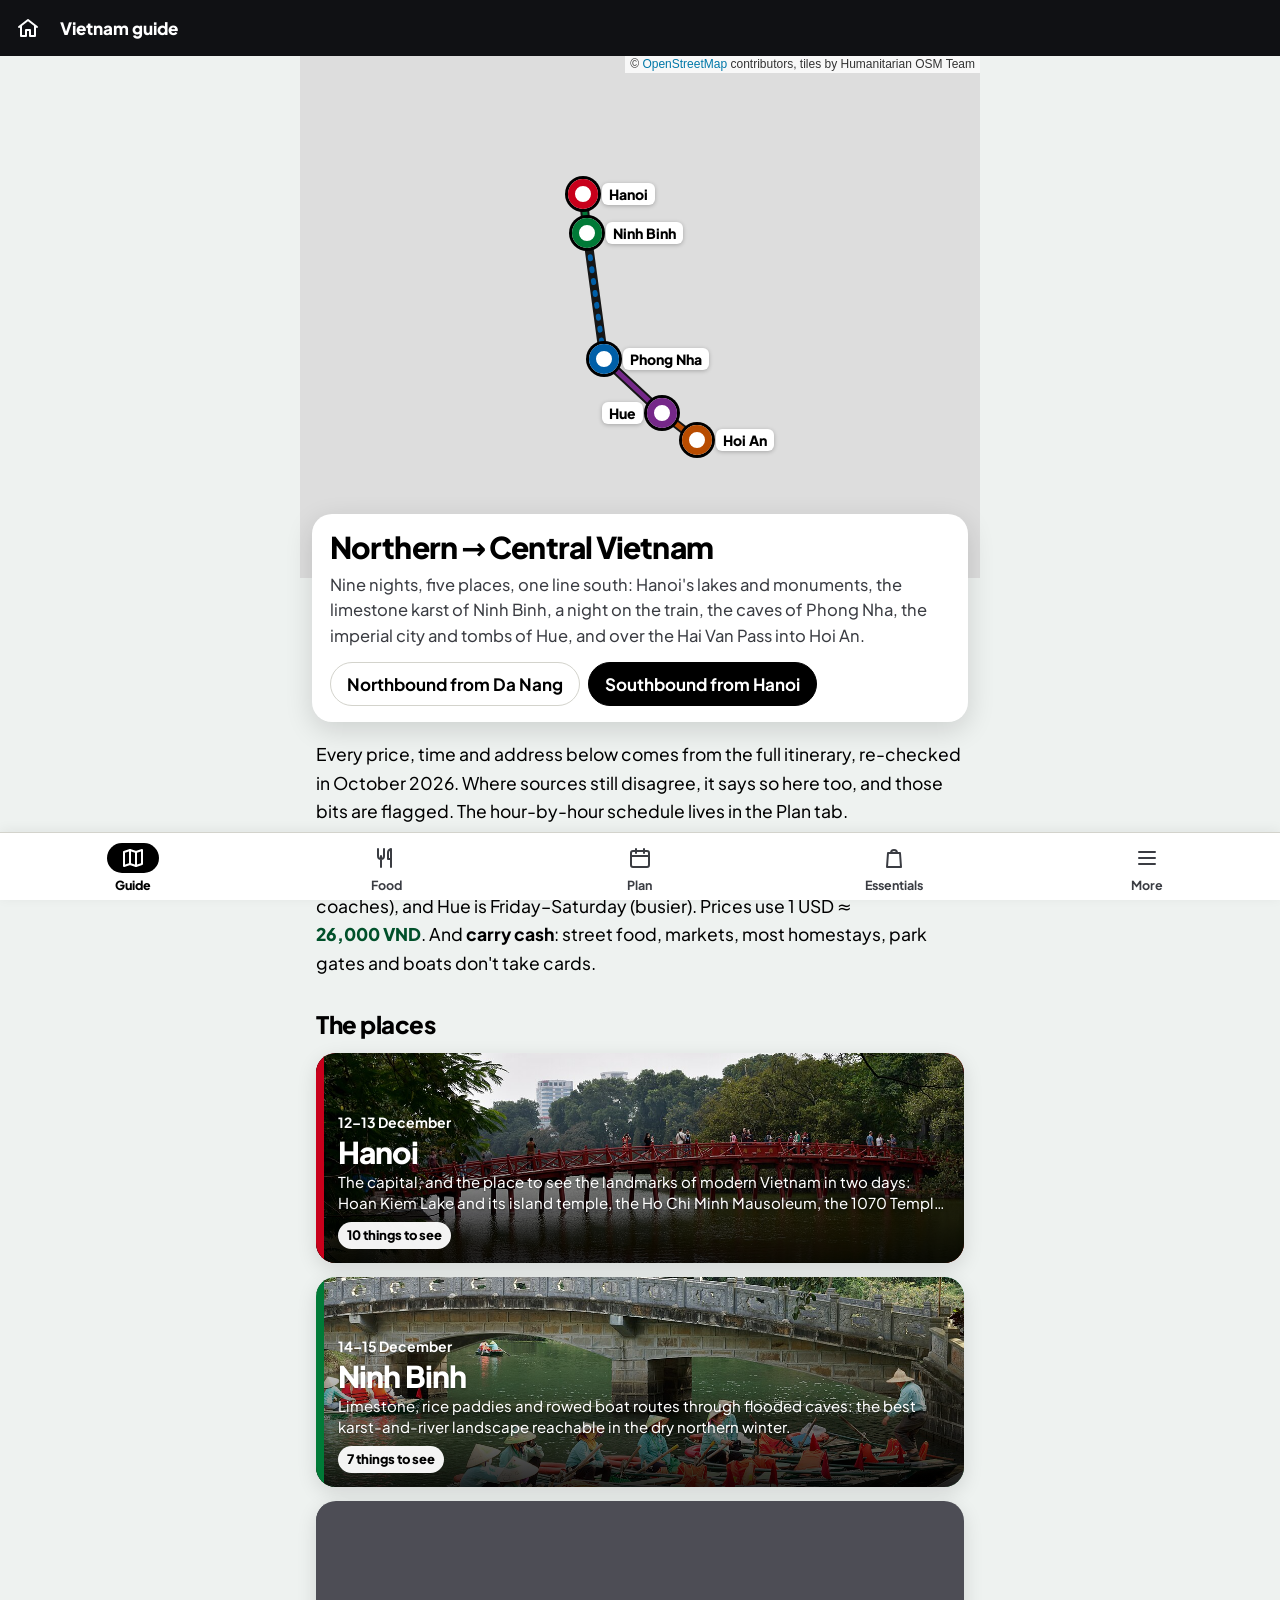
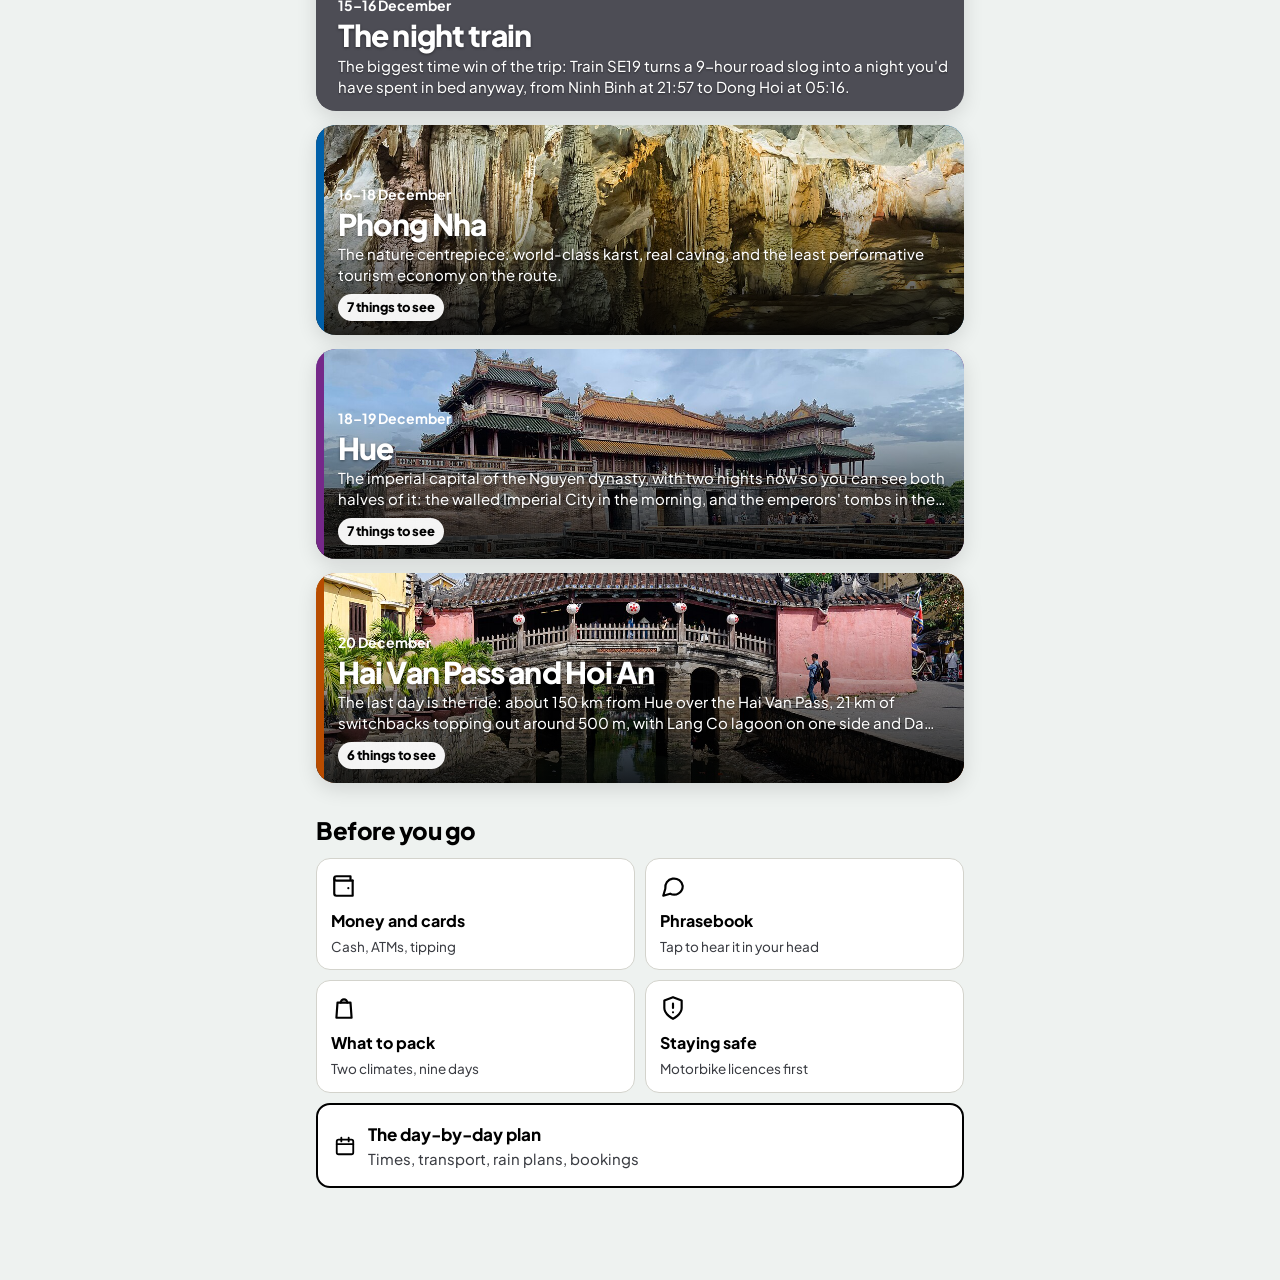
==== commit 94ba6fa4: "Action Registry, logs, home button" ====
--- a/southbound.html
+++ b/southbound.html
@@ -16,6 +16,7 @@
 <body>
 <a class="skip" href="#view">Skip to content</a>
 <header class="topbar" id="topbar">
+  <a class="home-btn" href="#/guide" aria-label="Home"><svg viewBox="0 0 24 24" aria-hidden="true"><path d="M3 11 12 4l9 7"/><path d="M5 10v10h5v-6h4v6h5V10"/></svg></a>
   <a class="topbar-title" id="topbar-title" href="#/guide">Trip</a>
   <button class="rain-toggle" id="rain-toggle" type="button" aria-pressed="false">
     <svg viewBox="0 0 24 24" aria-hidden="true"><path d="M3 12a9 9 0 0 1 18 0z"/><path d="M12 12v6a2 2 0 0 1-4 0"/><path d="M12 3V2"/></svg>
--- a/css/app.css
+++ b/css/app.css
@@ -124,6 +124,12 @@
   display: flex; align-items: center; gap: 10px;
   background: #101114; color: #ffffff;
 }
+.home-btn {
+  flex: none; display: inline-flex; align-items: center; justify-content: center;
+  width: 44px; height: 44px; margin-left: -10px; border-radius: 999px; color: inherit;
+}
+.home-btn svg { width: 24px; height: 24px; fill: none; stroke: currentColor; stroke-width: 2; stroke-linecap: round; stroke-linejoin: round; }
+.home-btn:active { background: rgba(255, 255, 255, 0.14); }
 .topbar-title {
   color: inherit; text-decoration: none; font-weight: 800; font-size: 17px;
   flex: 1; min-width: 0; white-space: nowrap; overflow: hidden; text-overflow: ellipsis;
--- a/css/guide.css
+++ b/css/guide.css
@@ -177,3 +177,9 @@
 /* Version switch on the home card: one link per itinerary version. */
 .versions { display: flex; flex-wrap: wrap; gap: 8px; margin: 14px 0 0; }
 .versions .fchip[aria-current="page"] { background: var(--ink); border-color: var(--ink); color: var(--surface); }
+
+/* Bookings log */
+.booking { margin: 0 0 10px; }
+.booking-what { font-weight: 800; font-size: 17px; line-height: 1.3; }
+.booking-price { font-weight: 800; color: var(--money); margin: 4px 0 2px; }
+.booking p { margin: 4px 0 0; }
